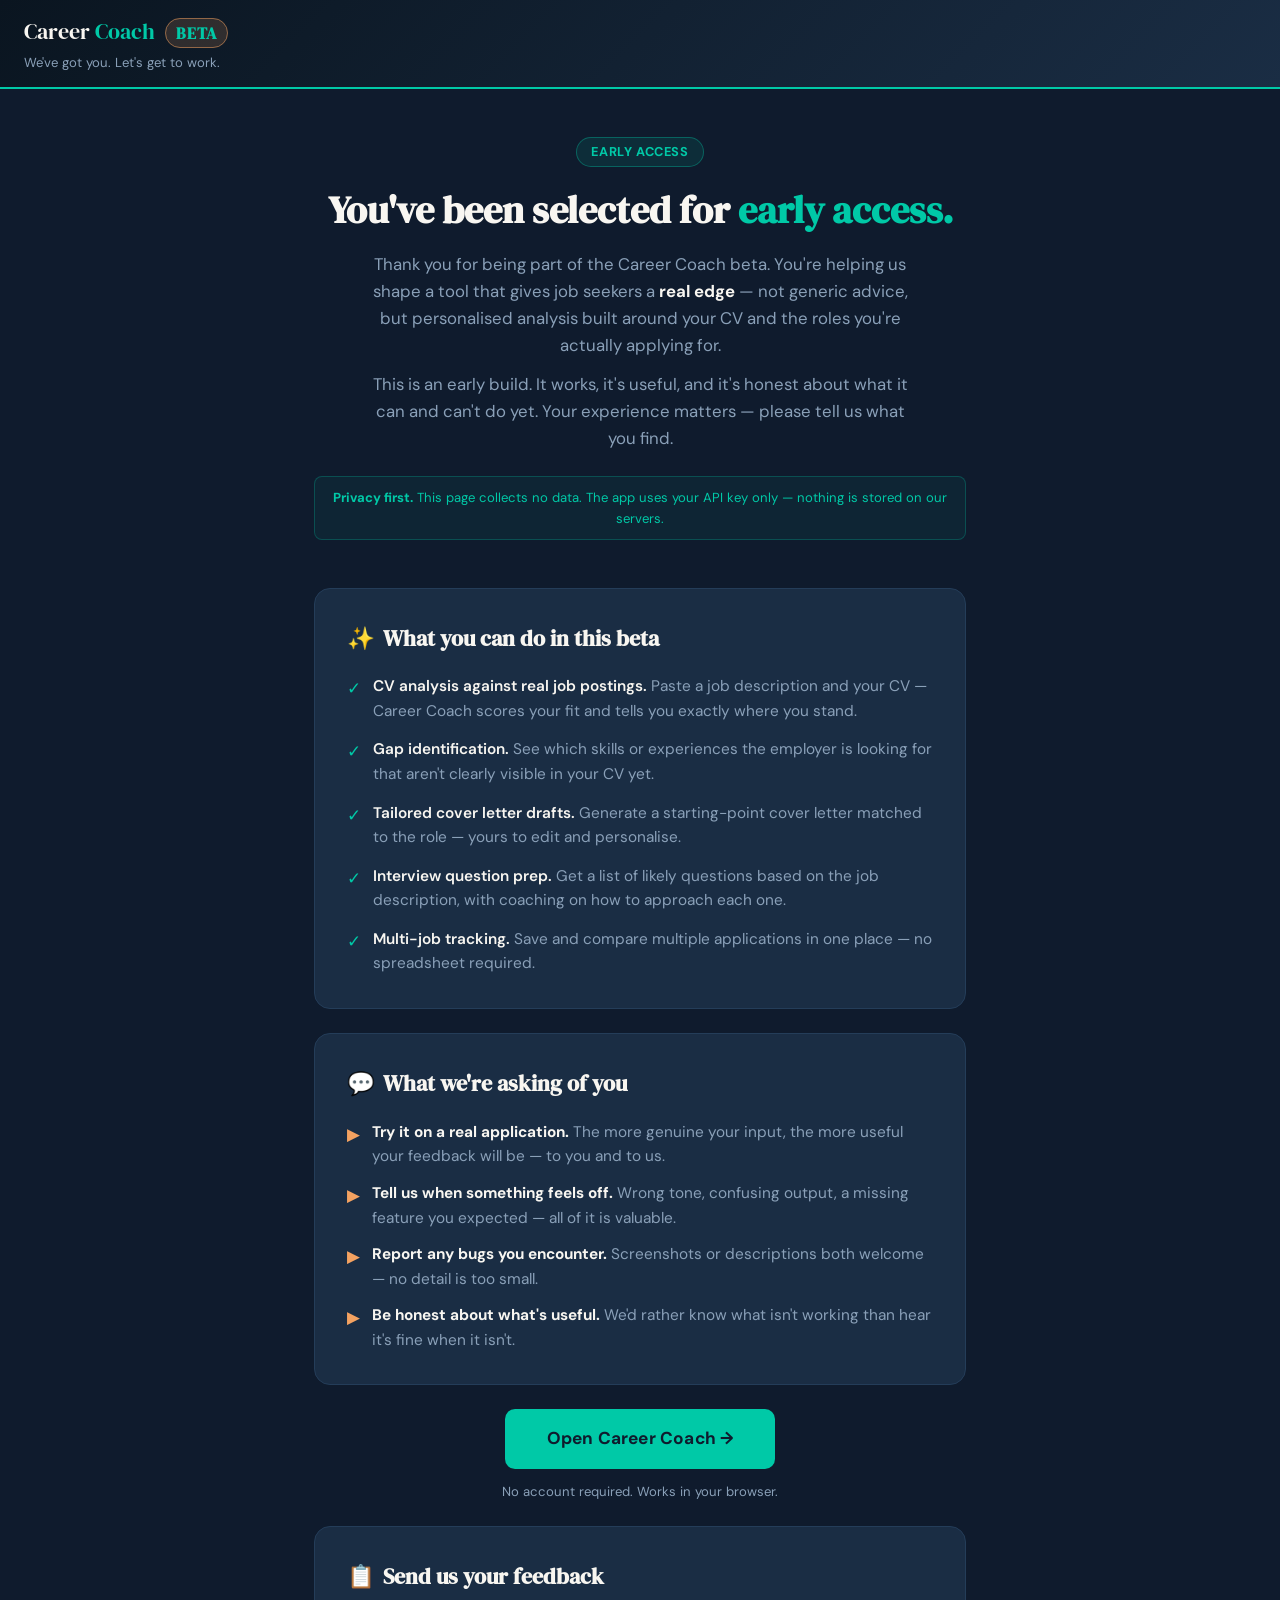
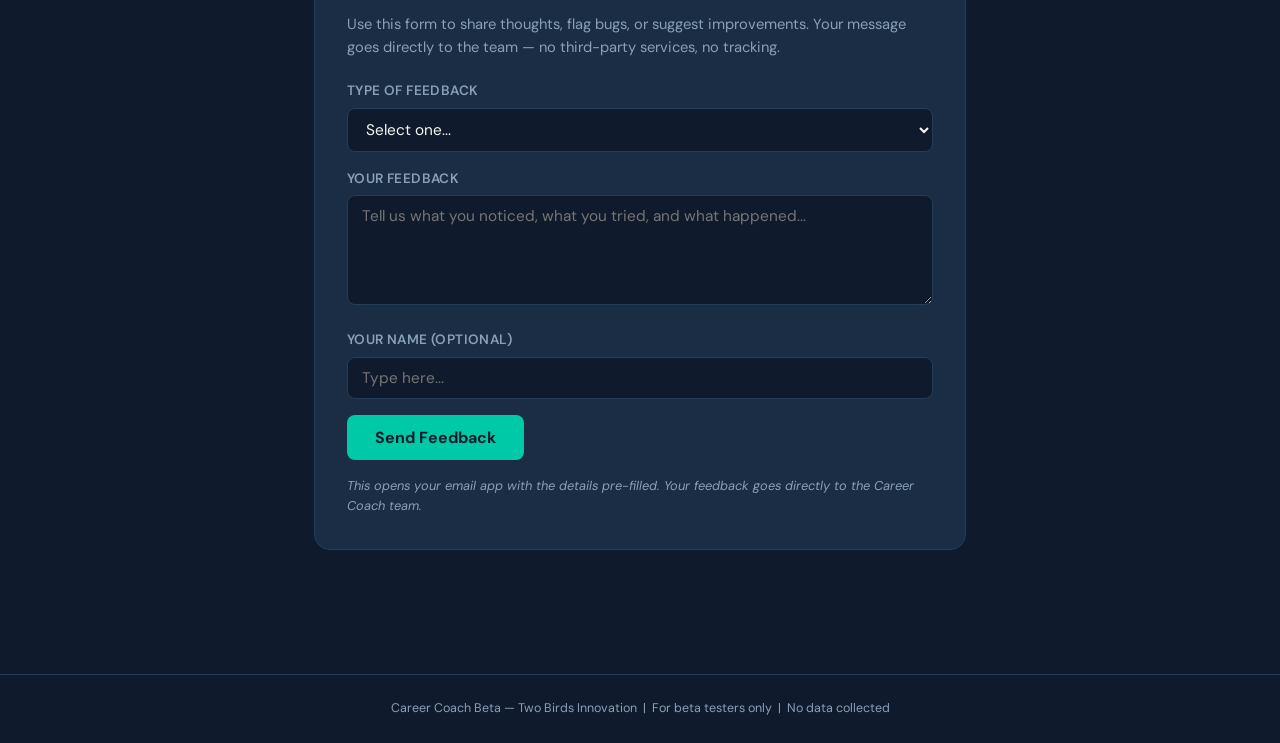
==== beta/index.html @ dd996d69 "feat: beta landing page — privacy-first, zero tracking Co-Authored-By: Claude Sonnet 4.6 <noreply@an" ====
<!DOCTYPE html>
<html lang="en">
<head>
  <meta charset="UTF-8">
  <meta name="viewport" content="width=device-width, initial-scale=1.0">
  <title>Career Coach Beta — Early Access</title>
  <meta name="robots" content="noindex, nofollow">
  <link rel="preconnect" href="https://fonts.googleapis.com">
  <link rel="preconnect" href="https://fonts.gstatic.com" crossorigin>
  <link href="https://fonts.googleapis.com/css2?family=DM+Serif+Display&family=DM+Sans:wght@400;500;600;700&display=swap" rel="stylesheet">
  <style>
    *, *::before, *::after { box-sizing: border-box; margin: 0; padding: 0; }

    :root {
      --navy:     #0F1B2D;
      --card:     #1A2D44;
      --border:   #243d59;
      --warm:     #F8F6F1;
      --teal:     #00C9A7;
      --teal-dim: #009e84;
      --amber:    #F4A261;
      --muted:    #8AA0B8;
      --green:    #2ECC71;
    }

    body {
      background: var(--navy);
      color: var(--warm);
      font-family: 'DM Sans', system-ui, sans-serif;
      min-height: 100vh;
      font-size: 1rem;
      line-height: 1.6;
    }

    /* ── Header ── */
    .app-header {
      background: linear-gradient(135deg, #0a1520, #1A2D44);
      border-bottom: 2px solid var(--teal);
      padding: 14px 24px;
      display: flex;
      align-items: center;
      justify-content: space-between;
    }
    .app-logo {
      font-family: 'DM Serif Display', serif;
      font-size: 1.4em;
      color: var(--warm);
    }
    .app-logo span { color: var(--teal); }
    .beta-pill {
      background: rgba(244, 162, 97, 0.15);
      border: 1px solid rgba(244, 162, 97, 0.5);
      color: var(--amber);
      font-size: 0.72em;
      font-weight: 700;
      letter-spacing: 0.8px;
      text-transform: uppercase;
      padding: 3px 10px;
      border-radius: 20px;
      margin-left: 10px;
      vertical-align: middle;
    }
    .app-tagline {
      color: var(--muted);
      font-size: 0.82em;
      margin-top: 2px;
    }

    /* ── Page wrapper ── */
    .page-wrap {
      max-width: 700px;
      margin: 0 auto;
      padding: 48px 24px 80px;
    }

    /* ── Hero ── */
    .hero {
      text-align: center;
      margin-bottom: 48px;
    }
    .hero-eyebrow {
      display: inline-block;
      background: rgba(0, 201, 167, 0.1);
      border: 1px solid rgba(0, 201, 167, 0.35);
      color: var(--teal);
      font-size: 0.8em;
      font-weight: 700;
      letter-spacing: 0.6px;
      text-transform: uppercase;
      padding: 4px 14px;
      border-radius: 20px;
      margin-bottom: 20px;
    }
    .hero h1 {
      font-family: 'DM Serif Display', serif;
      font-size: 2.4rem;
      color: var(--warm);
      line-height: 1.2;
      margin-bottom: 18px;
    }
    .hero h1 span { color: var(--teal); }
    .hero p {
      font-size: 1.05em;
      color: var(--muted);
      max-width: 540px;
      margin: 0 auto 12px;
    }
    .hero p strong { color: var(--warm); }

    /* ── Privacy notice ── */
    .privacy-bar {
      background: rgba(0, 201, 167, 0.06);
      border: 1px solid rgba(0, 201, 167, 0.25);
      border-radius: 8px;
      padding: 10px 16px;
      font-size: 0.82em;
      color: var(--teal);
      text-align: center;
      margin-top: 24px;
    }
    .privacy-bar strong { font-weight: 700; }

    /* ── Section cards ── */
    .section-card {
      background: var(--card);
      border: 1px solid var(--border);
      border-radius: 16px;
      padding: 32px;
      margin-bottom: 24px;
    }
    .section-card h2 {
      font-family: 'DM Serif Display', serif;
      font-size: 1.4rem;
      color: var(--warm);
      margin-bottom: 18px;
    }
    .section-card h2 .icon {
      margin-right: 8px;
      font-style: normal;
    }

    /* ── Feature list ── */
    .feature-list {
      list-style: none;
      display: flex;
      flex-direction: column;
      gap: 14px;
    }
    .feature-list li {
      display: flex;
      align-items: flex-start;
      gap: 12px;
      font-size: 0.96em;
      color: var(--warm);
    }
    .feature-list li .check {
      color: var(--teal);
      font-size: 1.1em;
      flex-shrink: 0;
      margin-top: 1px;
    }
    .feature-list li .feat-label {
      font-weight: 600;
      margin-right: 4px;
    }
    .feature-list li .feat-desc {
      color: var(--muted);
    }

    /* ── Ask list ── */
    .ask-list {
      list-style: none;
      display: flex;
      flex-direction: column;
      gap: 12px;
    }
    .ask-list li {
      display: flex;
      align-items: flex-start;
      gap: 12px;
      font-size: 0.96em;
      color: var(--muted);
    }
    .ask-list li .bullet {
      color: var(--amber);
      font-size: 1.1em;
      flex-shrink: 0;
      margin-top: 1px;
    }
    .ask-list li strong { color: var(--warm); }

    /* ── Launch button ── */
    .launch-wrap {
      text-align: center;
      margin-bottom: 24px;
    }
    .btn-launch {
      display: inline-block;
      background: var(--teal);
      color: #0F1B2D;
      font-family: 'DM Sans', system-ui, sans-serif;
      font-size: 1.08em;
      font-weight: 700;
      padding: 16px 42px;
      border-radius: 10px;
      text-decoration: none;
      border: none;
      cursor: pointer;
      transition: background 0.2s, transform 0.1s;
      letter-spacing: 0.2px;
    }
    .btn-launch:hover {
      background: var(--teal-dim);
      transform: translateY(-1px);
    }
    .launch-sub {
      margin-top: 12px;
      font-size: 0.82em;
      color: var(--muted);
    }

    /* ── Feedback form ── */
    .feedback-form {
      display: flex;
      flex-direction: column;
      gap: 16px;
    }
    .field-group label {
      display: block;
      font-size: 0.85em;
      font-weight: 600;
      color: var(--muted);
      text-transform: uppercase;
      letter-spacing: 0.4px;
      margin-bottom: 6px;
    }
    .field-group input,
    .field-group select,
    .field-group textarea {
      width: 100%;
      padding: 10px 14px;
      background: #0F1B2D;
      border: 1px solid var(--border);
      border-radius: 8px;
      color: var(--warm);
      font-family: 'DM Sans', system-ui, sans-serif;
      font-size: 0.96em;
      outline: none;
      transition: border-color 0.2s;
    }
    .field-group input:focus,
    .field-group select:focus,
    .field-group textarea:focus { border-color: var(--teal); }
    .field-group select option { background: var(--card); }
    .field-group textarea { resize: vertical; min-height: 110px; }

    .btn-submit {
      background: var(--teal);
      color: #0F1B2D;
      border: none;
      padding: 12px 28px;
      border-radius: 8px;
      font-family: 'DM Sans', system-ui, sans-serif;
      font-weight: 700;
      font-size: 1em;
      cursor: pointer;
      transition: background 0.2s;
      align-self: flex-start;
    }
    .btn-submit:hover { background: var(--teal-dim); }

    .form-note {
      font-size: 0.8em;
      color: var(--muted);
      font-style: italic;
    }

    /* ── Footer ── */
    .app-footer {
      text-align: center;
      padding: 24px;
      color: var(--muted);
      font-size: 0.78em;
      border-top: 1px solid var(--border);
      margin-top: 20px;
    }

    /* ── Responsive ── */
    @media (max-width: 600px) {
      .hero h1 { font-size: 1.75rem; }
      .page-wrap { padding: 32px 16px 60px; }
      .section-card { padding: 24px 18px; }
      .btn-launch { padding: 14px 28px; font-size: 1em; }
      .app-header { padding: 12px 16px; }
      .app-logo { font-size: 1.15em; }
    }
  </style>
</head>
<body>

  <!-- Header -->
  <header class="app-header">
    <div>
      <div class="app-logo">Career <span>Coach</span><span class="beta-pill">Beta</span></div>
      <div class="app-tagline">We've got you. Let's get to work.</div>
    </div>
  </header>

  <main class="page-wrap">

    <!-- Hero -->
    <section class="hero">
      <div class="hero-eyebrow">Early Access</div>
      <h1>You've been selected for <span>early access.</span></h1>
      <p>
        Thank you for being part of the Career Coach beta.
        You're helping us shape a tool that gives job seekers a <strong>real edge</strong> —
        not generic advice, but personalised analysis built around your CV and the roles you're actually applying for.
      </p>
      <p>
        This is an early build. It works, it's useful, and it's honest about what it can and can't do yet.
        Your experience matters — please tell us what you find.
      </p>
      <div class="privacy-bar">
        <strong>Privacy first.</strong> This page collects no data.
        The app uses your API key only — nothing is stored on our servers.
      </div>
    </section>

    <!-- What you can do -->
    <section class="section-card">
      <h2><i class="icon">&#10024;</i>What you can do in this beta</h2>
      <ul class="feature-list">
        <li>
          <span class="check">&#10003;</span>
          <span><span class="feat-label">CV analysis against real job postings.</span><span class="feat-desc">Paste a job description and your CV — Career Coach scores your fit and tells you exactly where you stand.</span></span>
        </li>
        <li>
          <span class="check">&#10003;</span>
          <span><span class="feat-label">Gap identification.</span><span class="feat-desc">See which skills or experiences the employer is looking for that aren't clearly visible in your CV yet.</span></span>
        </li>
        <li>
          <span class="check">&#10003;</span>
          <span><span class="feat-label">Tailored cover letter drafts.</span><span class="feat-desc">Generate a starting-point cover letter matched to the role — yours to edit and personalise.</span></span>
        </li>
        <li>
          <span class="check">&#10003;</span>
          <span><span class="feat-label">Interview question prep.</span><span class="feat-desc">Get a list of likely questions based on the job description, with coaching on how to approach each one.</span></span>
        </li>
        <li>
          <span class="check">&#10003;</span>
          <span><span class="feat-label">Multi-job tracking.</span><span class="feat-desc">Save and compare multiple applications in one place — no spreadsheet required.</span></span>
        </li>
      </ul>
    </section>

    <!-- What we're asking -->
    <section class="section-card">
      <h2><i class="icon">&#128172;</i>What we're asking of you</h2>
      <ul class="ask-list">
        <li>
          <span class="bullet">&#9654;</span>
          <span><strong>Try it on a real application.</strong> The more genuine your input, the more useful your feedback will be — to you and to us.</span>
        </li>
        <li>
          <span class="bullet">&#9654;</span>
          <span><strong>Tell us when something feels off.</strong> Wrong tone, confusing output, a missing feature you expected — all of it is valuable.</span>
        </li>
        <li>
          <span class="bullet">&#9654;</span>
          <span><strong>Report any bugs you encounter.</strong> Screenshots or descriptions both welcome — no detail is too small.</span>
        </li>
        <li>
          <span class="bullet">&#9654;</span>
          <span><strong>Be honest about what's useful.</strong> We'd rather know what isn't working than hear it's fine when it isn't.</span>
        </li>
      </ul>
    </section>

    <!-- Launch button -->
    <div class="launch-wrap">
      <a class="btn-launch" href="../index.html">Open Career Coach &rarr;</a>
      <p class="launch-sub">No account required. Works in your browser.</p>
    </div>

    <!-- Feedback form -->
    <section class="section-card">
      <h2><i class="icon">&#128203;</i>Send us your feedback</h2>
      <p style="color: var(--muted); font-size: 0.92em; margin-bottom: 20px;">
        Use this form to share thoughts, flag bugs, or suggest improvements.
        Your message goes directly to the team — no third-party services, no tracking.
      </p>
      <form class="feedback-form" id="feedback-form">
        <div class="field-group">
          <label for="feedback-type">Type of feedback</label>
          <select id="feedback-type" name="feedback-type" required>
            <option value="" disabled selected>Select one...</option>
            <option value="bug">Bug report</option>
            <option value="suggestion">Suggestion or feature request</option>
            <option value="general">General feedback</option>
            <option value="confusing">Something was confusing</option>
            <option value="positive">Something that worked really well</option>
          </select>
        </div>
        <div class="field-group">
          <label for="feedback-body">Your feedback</label>
          <textarea id="feedback-body" name="feedback-body" placeholder="Tell us what you noticed, what you tried, and what happened..." required></textarea>
        </div>
        <div class="field-group">
          <label for="feedback-name">Your name (optional)</label>
          <input type="text" id="feedback-name" name="feedback-name" placeholder="Type here...">
        </div>
        <button type="submit" class="btn-submit">Send Feedback</button>
        <p class="form-note">This opens your email app with the details pre-filled. Your feedback goes directly to the Career Coach team.</p>
      </form>
    </section>

  </main>

  <!-- Footer -->
  <footer class="app-footer">
    Career Coach Beta &mdash; Two Birds Innovation &nbsp;|&nbsp; For beta testers only &nbsp;|&nbsp; No data collected
  </footer>

  <script>
    // Zero tracking — no analytics, no beacons, no external calls.
    // Feedback form uses mailto only.

    document.getElementById('feedback-form').addEventListener('submit', function (e) {
      e.preventDefault();

      var type = document.getElementById('feedback-type').value;
      var body = document.getElementById('feedback-body').value;
      var name = document.getElementById('feedback-name').value.trim();

      var typeLabels = {
        bug: 'Bug Report',
        suggestion: 'Suggestion / Feature Request',
        general: 'General Feedback',
        confusing: 'Something Was Confusing',
        positive: 'Something That Worked Well'
      };

      var subject = 'Career Coach Beta Feedback: ' + (typeLabels[type] || type);

      var emailBody = 'Feedback type: ' + (typeLabels[type] || type) + '\n\n'
        + body
        + (name ? '\n\n— ' + name : '\n\n— (submitted anonymously)');

      var mailto = 'mailto:aaron.patzalek@gmail.com'
        + '?subject=' + encodeURIComponent(subject)
        + '&body=' + encodeURIComponent(emailBody);

      window.location.href = mailto;
    });
  </script>

</body>
</html>
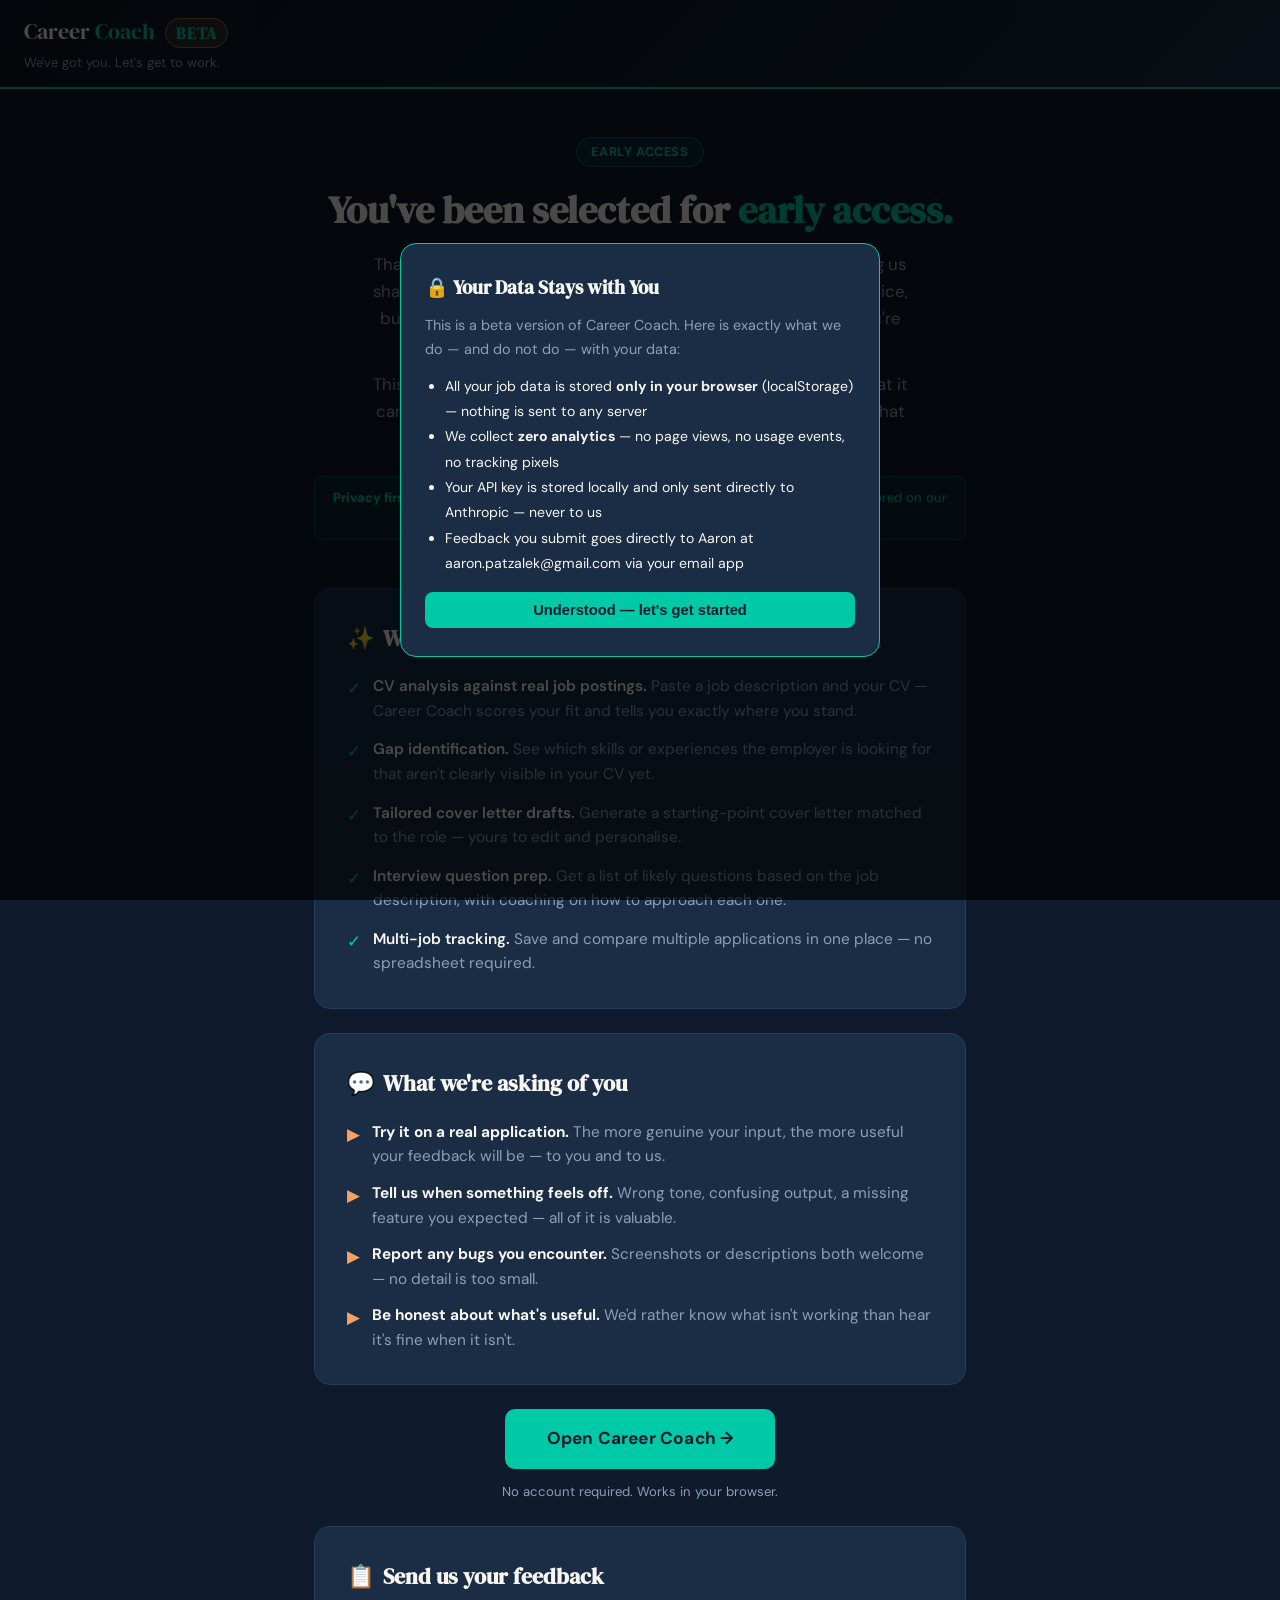
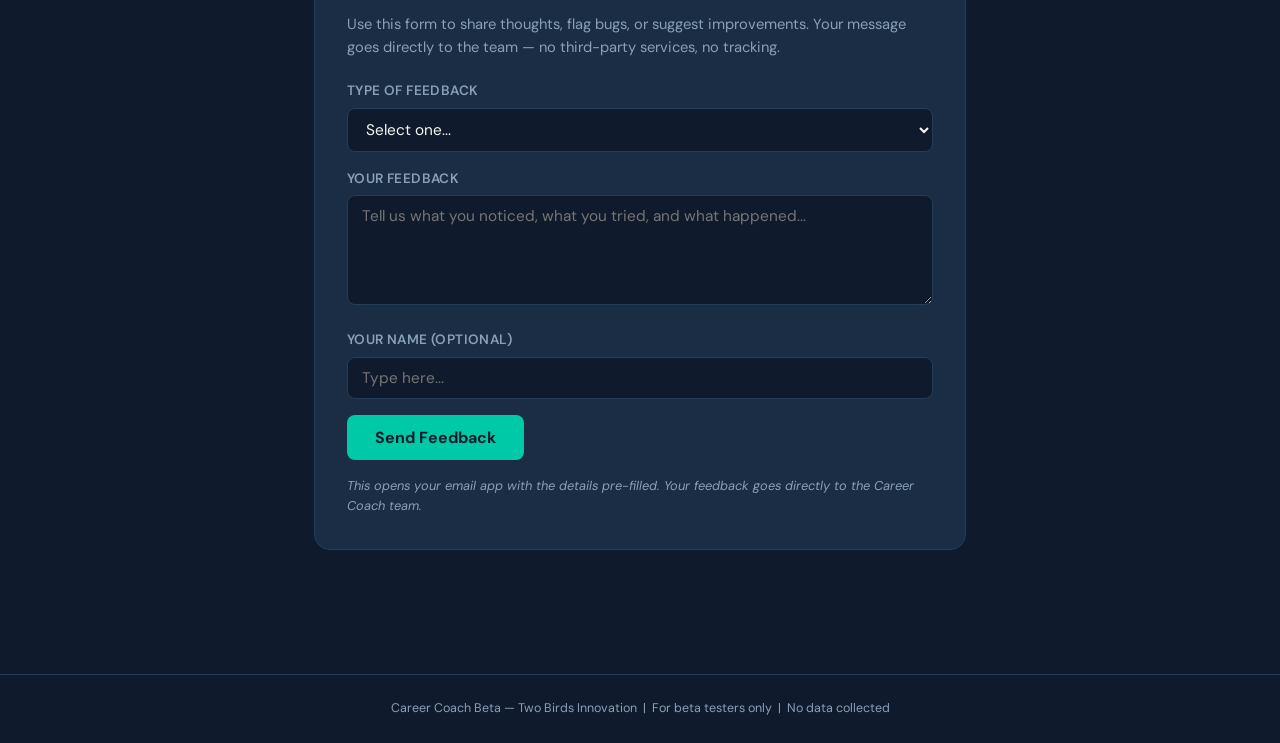
==== commit af8c913c: "fix: career coach stability — error handling confirmed, loading states confirmed, beta privacy modal" ====
--- a/beta/index.html
+++ b/beta/index.html
@@ -297,6 +297,21 @@
   </style>
 </head>
 <body>
+
+  <!-- Privacy Modal (first-visit only) -->
+  <div id="privacyModal" role="dialog" aria-modal="true" aria-labelledby="privacyModalTitle" style="display:none;position:fixed;inset:0;background:rgba(0,0,0,0.7);z-index:9999;display:flex;align-items:center;justify-content:center;padding:16px;">
+    <div style="background:#1A2D44;border:1px solid #00C9A7;border-radius:16px;max-width:480px;width:100%;padding:28px 24px;">
+      <h2 id="privacyModalTitle" style="font-family:'DM Serif Display',serif;color:#F8F6F1;font-size:1.2rem;margin-bottom:12px;">🔒 Your Data Stays with You</h2>
+      <p style="color:#8AA0B8;font-size:0.9em;line-height:1.65;margin-bottom:12px;">This is a beta version of Career Coach. Here is exactly what we do — and do not do — with your data:</p>
+      <ul style="color:#F8F6F1;font-size:0.88em;line-height:1.8;padding-left:1.25rem;margin-bottom:16px;">
+        <li>All your job data is stored <strong>only in your browser</strong> (localStorage) — nothing is sent to any server</li>
+        <li>We collect <strong>zero analytics</strong> — no page views, no usage events, no tracking pixels</li>
+        <li>Your API key is stored locally and only sent directly to Anthropic — never to us</li>
+        <li>Feedback you submit goes directly to Aaron at aaron.patzalek@gmail.com via your email app</li>
+      </ul>
+      <button onclick="document.getElementById('privacyModal').style.display='none';localStorage.setItem('cc_beta_privacy','1');" style="background:#00C9A7;color:#0F1B2D;border:none;border-radius:8px;padding:10px 22px;font-size:0.92em;font-weight:700;cursor:pointer;width:100%;">Understood — let's get started</button>
+    </div>
+  </div>
 
   <!-- Header -->
   <header class="app-header">
@@ -453,6 +468,13 @@
 
       window.location.href = mailto;
     });
+
+    // Show privacy modal on first visit
+    if (!localStorage.getItem('cc_beta_privacy')) {
+      document.getElementById('privacyModal').style.display = 'flex';
+    } else {
+      document.getElementById('privacyModal').style.display = 'none';
+    }
   </script>
 
 </body>
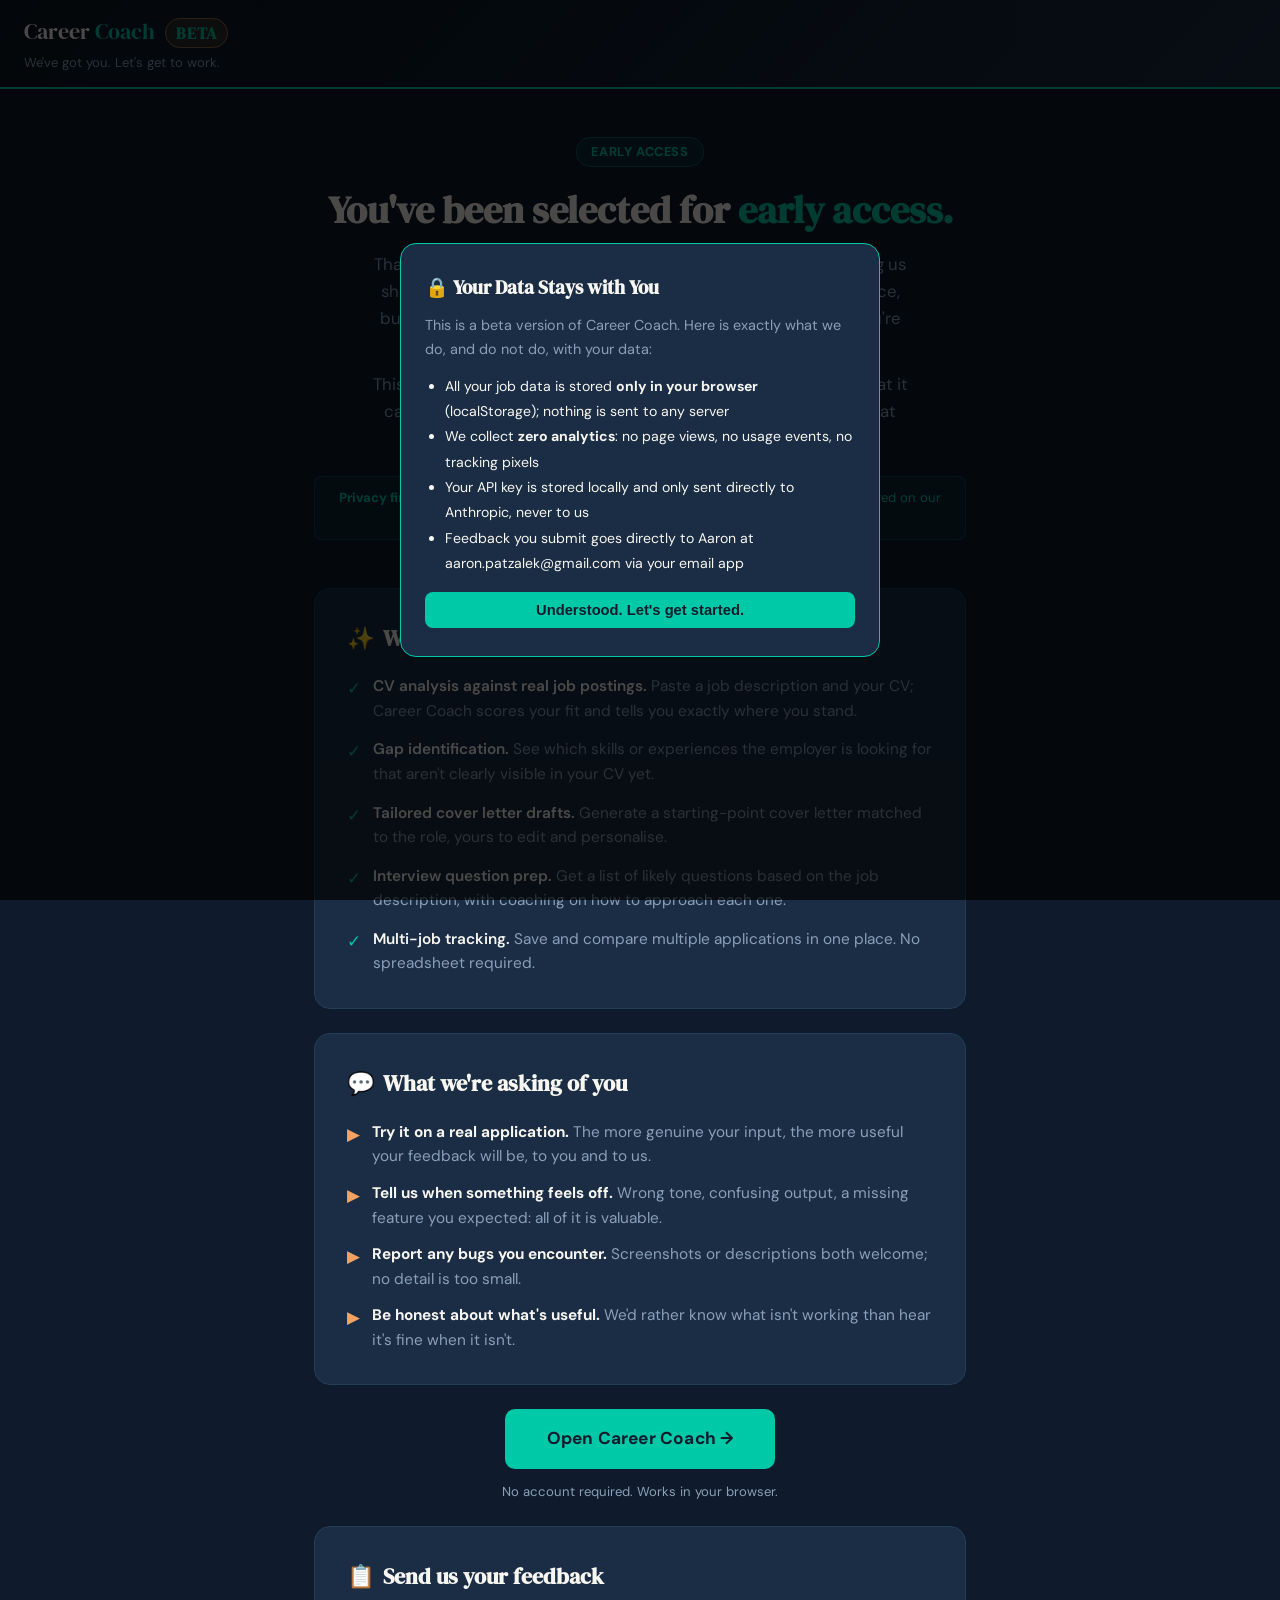
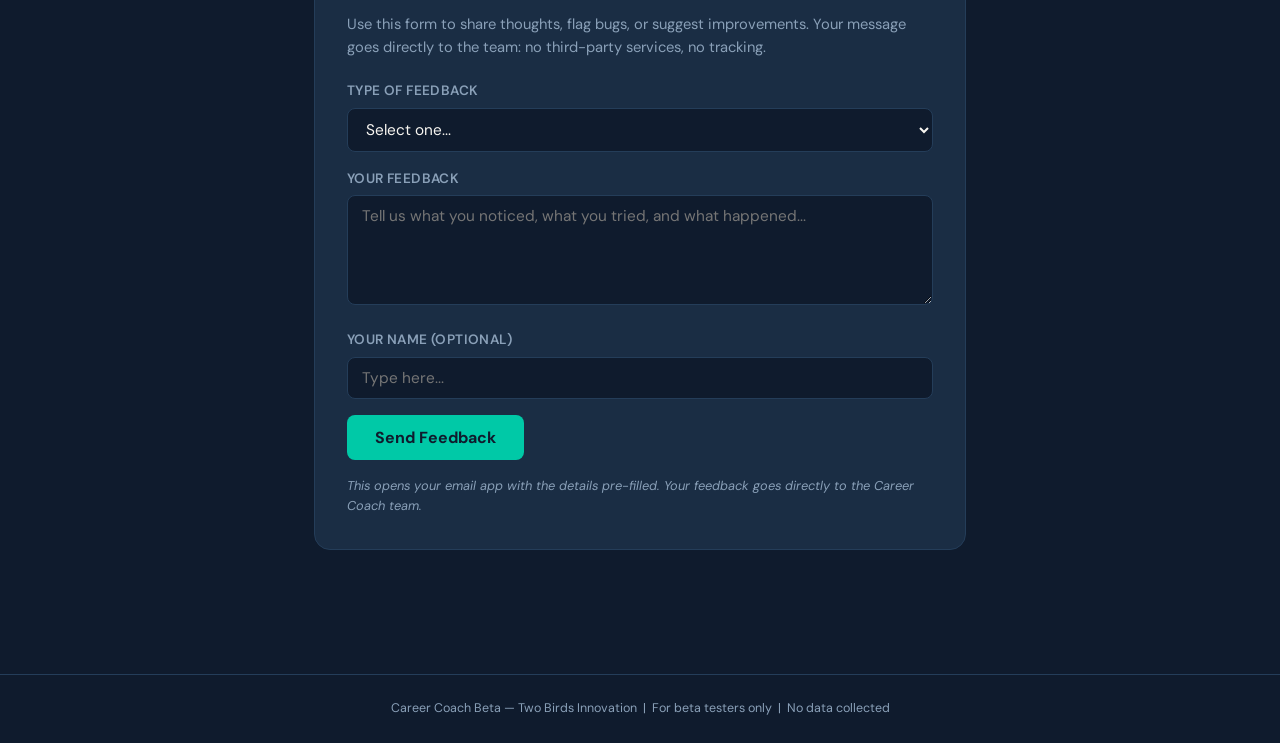
==== commit 3be5c76f: "fix(copy): eliminate em dashes from beta/index.html UI copy Co-Authored-By: Claude Sonnet 4.6 <norep" ====
--- a/beta/index.html
+++ b/beta/index.html
@@ -5,8 +5,6 @@
   <meta name="viewport" content="width=device-width, initial-scale=1.0">
   <title>Career Coach Beta — Early Access</title>
   <meta name="robots" content="noindex, nofollow">
-  <link rel="preconnect" href="https://fonts.googleapis.com">
-  <link rel="preconnect" href="https://fonts.gstatic.com" crossorigin>
   <link href="https://fonts.googleapis.com/css2?family=DM+Serif+Display&family=DM+Sans:wght@400;500;600;700&display=swap" rel="stylesheet">
   <style>
     *, *::before, *::after { box-sizing: border-box; margin: 0; padding: 0; }
@@ -302,14 +300,14 @@
   <div id="privacyModal" role="dialog" aria-modal="true" aria-labelledby="privacyModalTitle" style="display:none;position:fixed;inset:0;background:rgba(0,0,0,0.7);z-index:9999;display:flex;align-items:center;justify-content:center;padding:16px;">
     <div style="background:#1A2D44;border:1px solid #00C9A7;border-radius:16px;max-width:480px;width:100%;padding:28px 24px;">
       <h2 id="privacyModalTitle" style="font-family:'DM Serif Display',serif;color:#F8F6F1;font-size:1.2rem;margin-bottom:12px;">🔒 Your Data Stays with You</h2>
-      <p style="color:#8AA0B8;font-size:0.9em;line-height:1.65;margin-bottom:12px;">This is a beta version of Career Coach. Here is exactly what we do — and do not do — with your data:</p>
+      <p style="color:#8AA0B8;font-size:0.9em;line-height:1.65;margin-bottom:12px;">This is a beta version of Career Coach. Here is exactly what we do, and do not do, with your data:</p>
       <ul style="color:#F8F6F1;font-size:0.88em;line-height:1.8;padding-left:1.25rem;margin-bottom:16px;">
-        <li>All your job data is stored <strong>only in your browser</strong> (localStorage) — nothing is sent to any server</li>
-        <li>We collect <strong>zero analytics</strong> — no page views, no usage events, no tracking pixels</li>
-        <li>Your API key is stored locally and only sent directly to Anthropic — never to us</li>
+        <li>All your job data is stored <strong>only in your browser</strong> (localStorage); nothing is sent to any server</li>
+        <li>We collect <strong>zero analytics</strong>: no page views, no usage events, no tracking pixels</li>
+        <li>Your API key is stored locally and only sent directly to Anthropic, never to us</li>
         <li>Feedback you submit goes directly to Aaron at aaron.patzalek@gmail.com via your email app</li>
       </ul>
-      <button onclick="document.getElementById('privacyModal').style.display='none';localStorage.setItem('cc_beta_privacy','1');" style="background:#00C9A7;color:#0F1B2D;border:none;border-radius:8px;padding:10px 22px;font-size:0.92em;font-weight:700;cursor:pointer;width:100%;">Understood — let's get started</button>
+      <button onclick="document.getElementById('privacyModal').style.display='none';localStorage.setItem('cc_beta_privacy','1');" style="background:#00C9A7;color:#0F1B2D;border:none;border-radius:8px;padding:10px 22px;font-size:0.92em;font-weight:700;cursor:pointer;width:100%;">Understood. Let's get started.</button>
     </div>
   </div>
 
@@ -329,16 +327,16 @@
       <h1>You've been selected for <span>early access.</span></h1>
       <p>
         Thank you for being part of the Career Coach beta.
-        You're helping us shape a tool that gives job seekers a <strong>real edge</strong> —
+        You're helping us shape a tool that gives job seekers a <strong>real edge</strong>:
         not generic advice, but personalised analysis built around your CV and the roles you're actually applying for.
       </p>
       <p>
         This is an early build. It works, it's useful, and it's honest about what it can and can't do yet.
-        Your experience matters — please tell us what you find.
+        Your experience matters. Please tell us what you find.
       </p>
       <div class="privacy-bar">
         <strong>Privacy first.</strong> This page collects no data.
-        The app uses your API key only — nothing is stored on our servers.
+        The app uses your API key only; nothing is stored on our servers.
       </div>
     </section>
 
@@ -348,7 +346,7 @@
       <ul class="feature-list">
         <li>
           <span class="check">&#10003;</span>
-          <span><span class="feat-label">CV analysis against real job postings.</span><span class="feat-desc">Paste a job description and your CV — Career Coach scores your fit and tells you exactly where you stand.</span></span>
+          <span><span class="feat-label">CV analysis against real job postings.</span><span class="feat-desc">Paste a job description and your CV; Career Coach scores your fit and tells you exactly where you stand.</span></span>
         </li>
         <li>
           <span class="check">&#10003;</span>
@@ -356,7 +354,7 @@
         </li>
         <li>
           <span class="check">&#10003;</span>
-          <span><span class="feat-label">Tailored cover letter drafts.</span><span class="feat-desc">Generate a starting-point cover letter matched to the role — yours to edit and personalise.</span></span>
+          <span><span class="feat-label">Tailored cover letter drafts.</span><span class="feat-desc">Generate a starting-point cover letter matched to the role, yours to edit and personalise.</span></span>
         </li>
         <li>
           <span class="check">&#10003;</span>
@@ -364,7 +362,7 @@
         </li>
         <li>
           <span class="check">&#10003;</span>
-          <span><span class="feat-label">Multi-job tracking.</span><span class="feat-desc">Save and compare multiple applications in one place — no spreadsheet required.</span></span>
+          <span><span class="feat-label">Multi-job tracking.</span><span class="feat-desc">Save and compare multiple applications in one place. No spreadsheet required.</span></span>
         </li>
       </ul>
     </section>
@@ -375,15 +373,15 @@
       <ul class="ask-list">
         <li>
           <span class="bullet">&#9654;</span>
-          <span><strong>Try it on a real application.</strong> The more genuine your input, the more useful your feedback will be — to you and to us.</span>
+          <span><strong>Try it on a real application.</strong> The more genuine your input, the more useful your feedback will be, to you and to us.</span>
         </li>
         <li>
           <span class="bullet">&#9654;</span>
-          <span><strong>Tell us when something feels off.</strong> Wrong tone, confusing output, a missing feature you expected — all of it is valuable.</span>
+          <span><strong>Tell us when something feels off.</strong> Wrong tone, confusing output, a missing feature you expected: all of it is valuable.</span>
         </li>
         <li>
           <span class="bullet">&#9654;</span>
-          <span><strong>Report any bugs you encounter.</strong> Screenshots or descriptions both welcome — no detail is too small.</span>
+          <span><strong>Report any bugs you encounter.</strong> Screenshots or descriptions both welcome; no detail is too small.</span>
         </li>
         <li>
           <span class="bullet">&#9654;</span>
@@ -403,7 +401,7 @@
       <h2><i class="icon">&#128203;</i>Send us your feedback</h2>
       <p style="color: var(--muted); font-size: 0.92em; margin-bottom: 20px;">
         Use this form to share thoughts, flag bugs, or suggest improvements.
-        Your message goes directly to the team — no third-party services, no tracking.
+        Your message goes directly to the team: no third-party services, no tracking.
       </p>
       <form class="feedback-form" id="feedback-form">
         <div class="field-group">
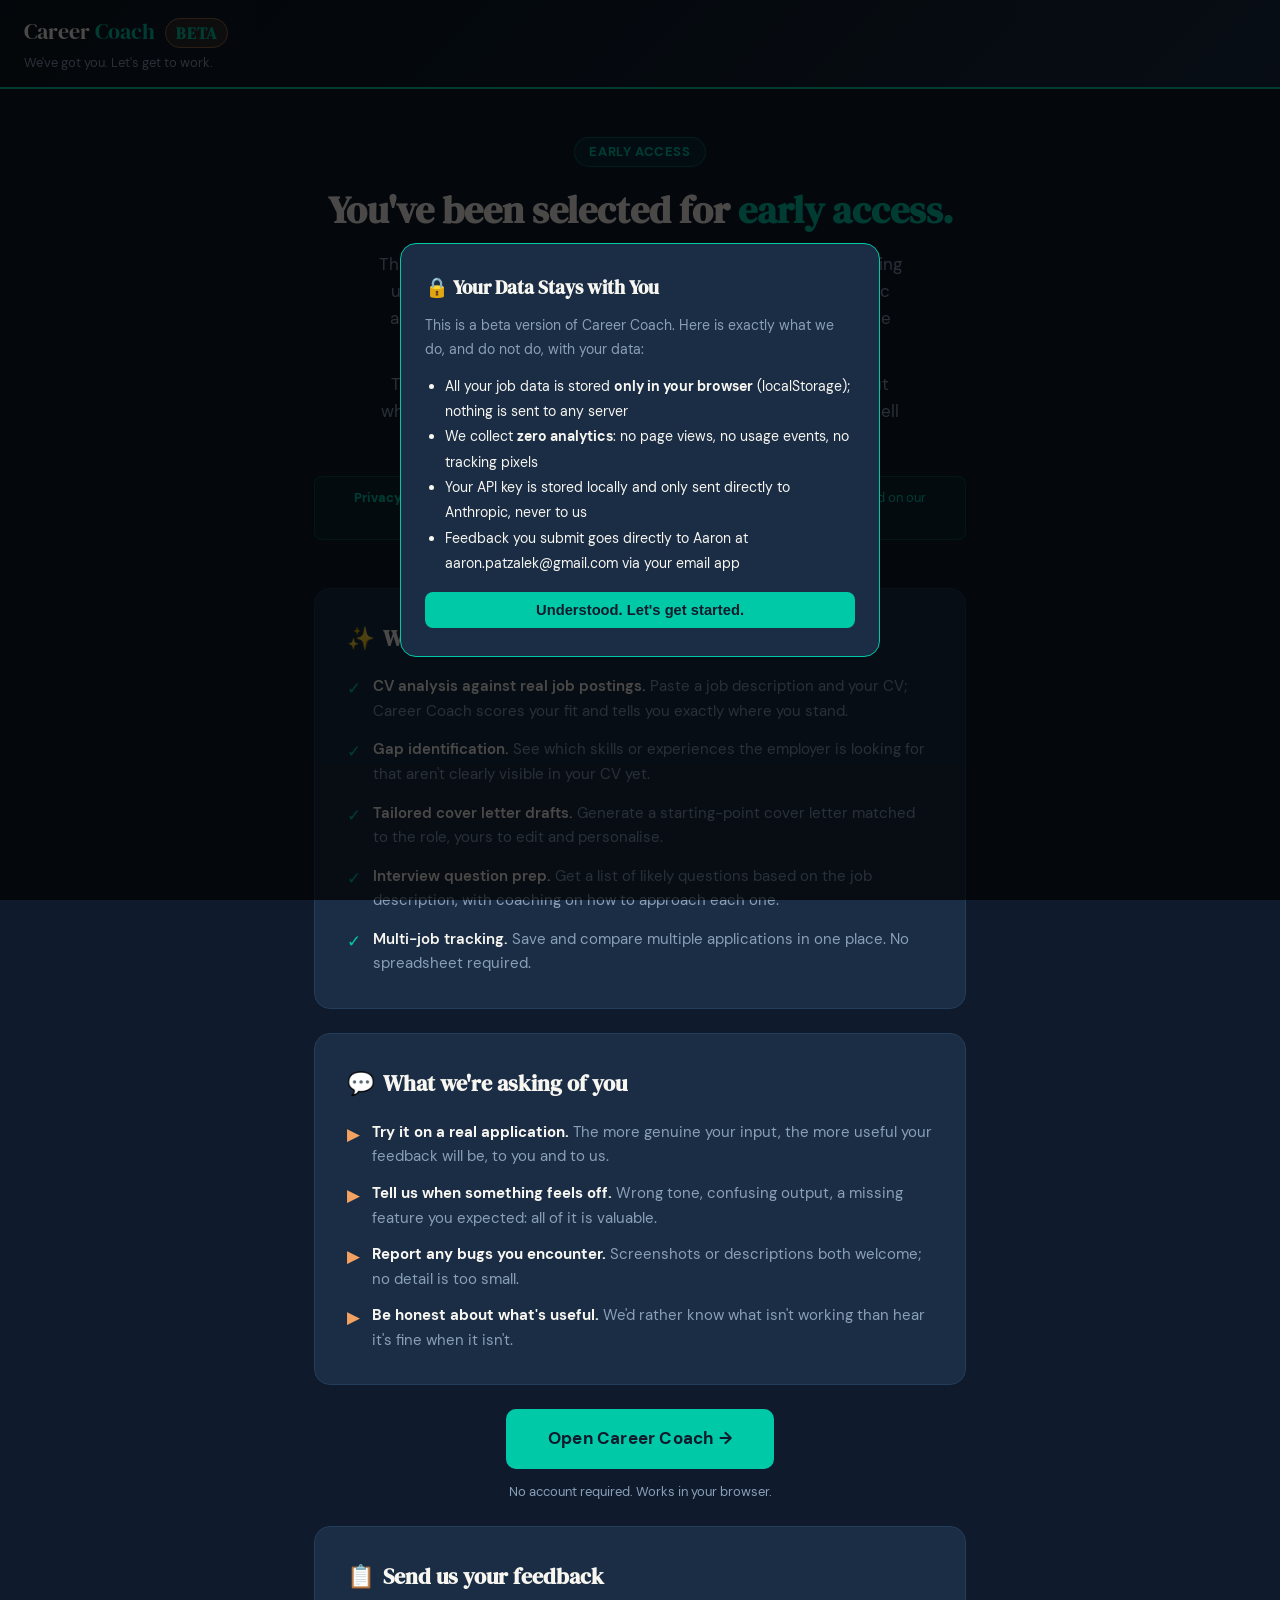
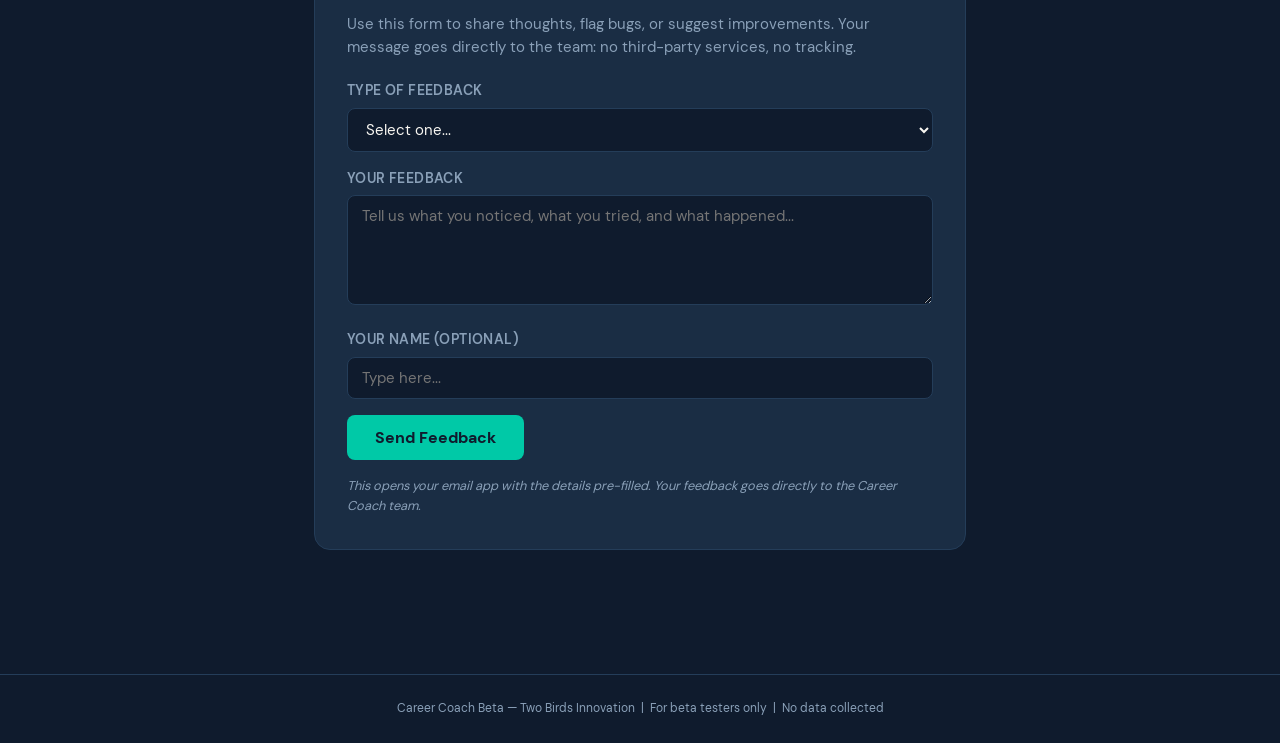
==== commit 8ee06869: "fix(sovereignty): S-PORTFOLIO-CDN-SWEEP-2 -- self-host fonts in beta page, eliminate Google Fonts CD" ====
--- a/beta/index.html
+++ b/beta/index.html
@@ -5,7 +5,8 @@
   <meta name="viewport" content="width=device-width, initial-scale=1.0">
   <title>Career Coach Beta — Early Access</title>
   <meta name="robots" content="noindex, nofollow">
-  <link href="https://fonts.googleapis.com/css2?family=DM+Serif+Display&family=DM+Sans:wght@400;500;600;700&display=swap" rel="stylesheet">
+  <link rel="stylesheet" href="../fonts/dm-sans/dm-sans.css">
+  <link rel="stylesheet" href="../fonts/dm-serif-display/dm-serif-display.css">
   <style>
     *, *::before, *::after { box-sizing: border-box; margin: 0; padding: 0; }
 
--- a/fonts/dm-sans/dm-sans.css
+++ b/fonts/dm-sans/dm-sans.css
@@ -0,0 +1,31 @@
+/* DM Sans — self-hosted from googlefonts/dm-fonts (SIL OFL 1.1).
+   4 weights (400/500/600/700) matching the original Google Fonts import.
+   See OFL.txt for licence. */
+@font-face {
+  font-family: 'DM Sans';
+  font-style: normal;
+  font-weight: 400;
+  font-display: swap;
+  src: url('DMSans-Regular.woff2') format('woff2');
+}
+@font-face {
+  font-family: 'DM Sans';
+  font-style: normal;
+  font-weight: 500;
+  font-display: swap;
+  src: url('DMSans-Medium.woff2') format('woff2');
+}
+@font-face {
+  font-family: 'DM Sans';
+  font-style: normal;
+  font-weight: 600;
+  font-display: swap;
+  src: url('DMSans-SemiBold.woff2') format('woff2');
+}
+@font-face {
+  font-family: 'DM Sans';
+  font-style: normal;
+  font-weight: 700;
+  font-display: swap;
+  src: url('DMSans-Bold.woff2') format('woff2');
+}
--- a/fonts/dm-serif-display/dm-serif-display.css
+++ b/fonts/dm-serif-display/dm-serif-display.css
@@ -0,0 +1,11 @@
+/* DM Serif Display — self-hosted (SIL OFL 1.1).
+   Regular weight only (matches the original Google Fonts import).
+   woff2 sourced via Fontsource CDN; licence from googlefonts/dm-fonts repo.
+   See OFL.txt for licence. */
+@font-face {
+  font-family: 'DM Serif Display';
+  font-style: normal;
+  font-weight: 400;
+  font-display: swap;
+  src: url('DMSerifDisplay-Regular.woff2') format('woff2');
+}
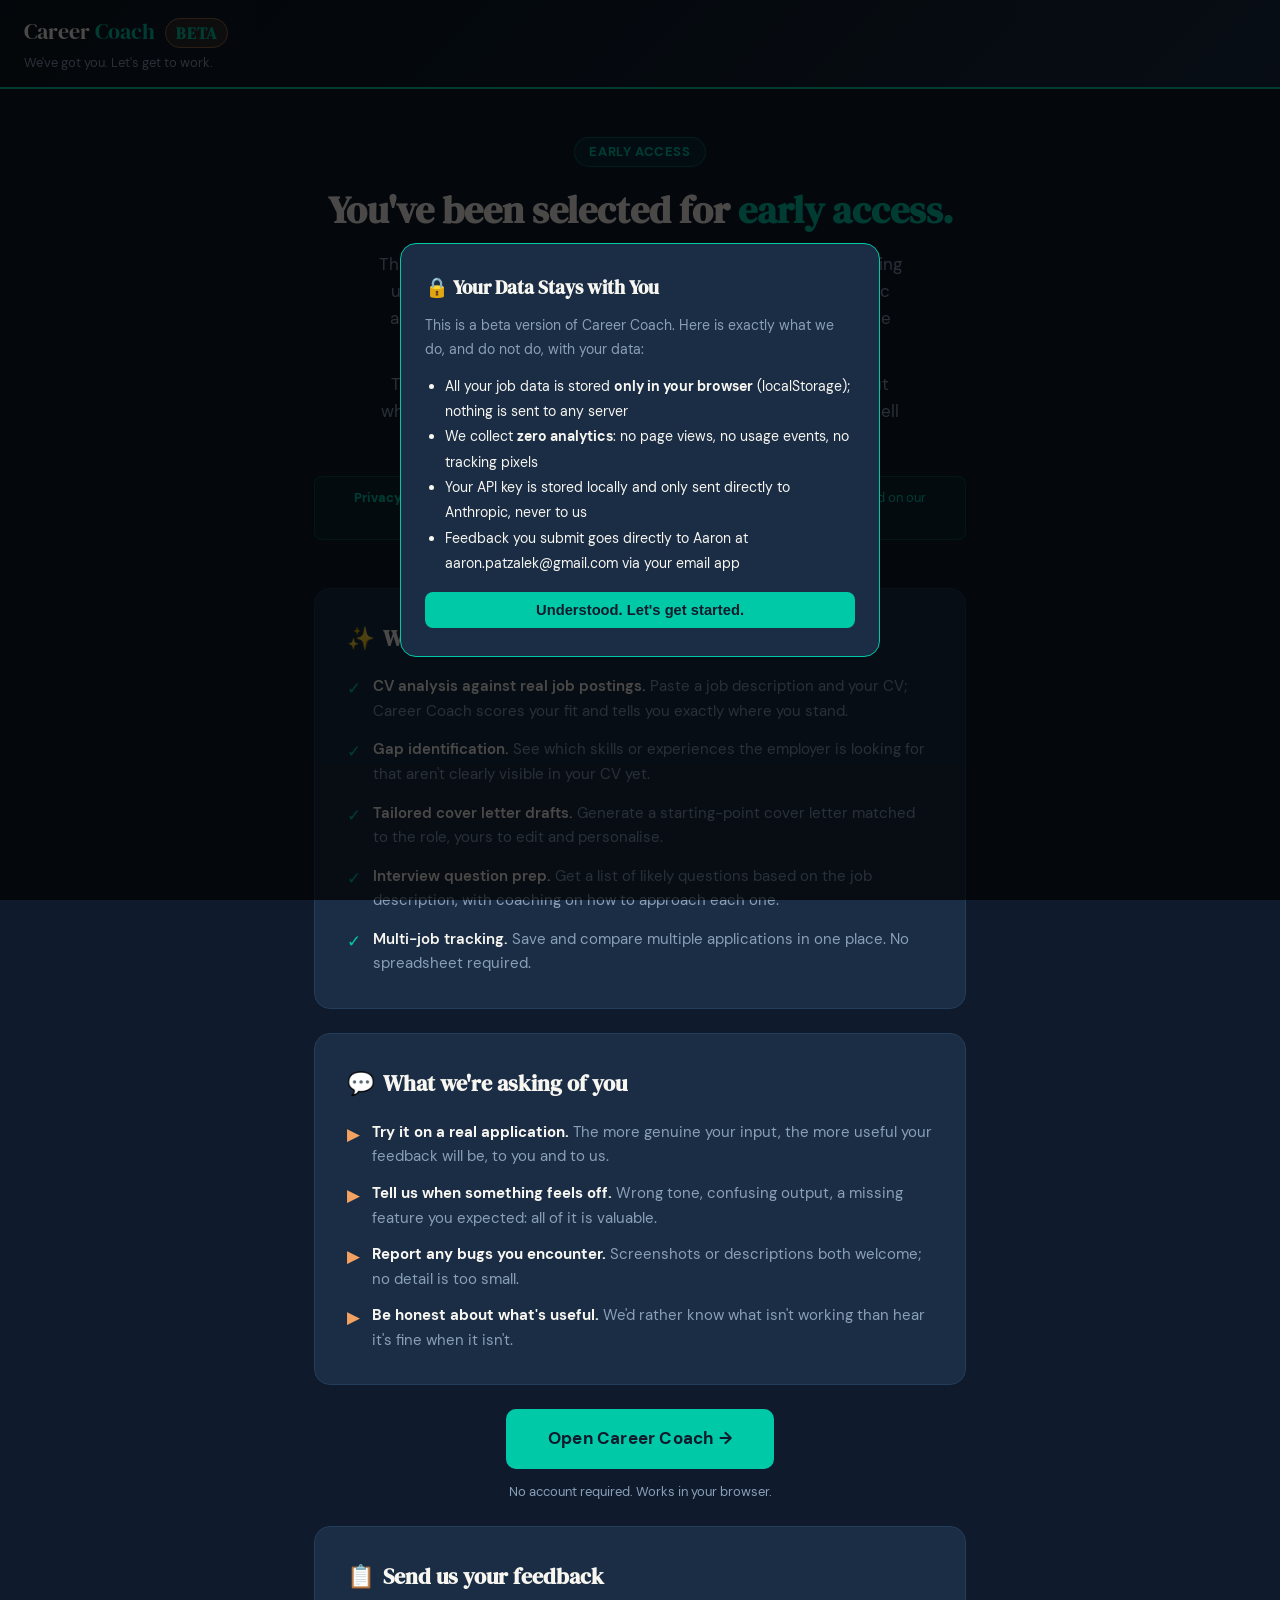
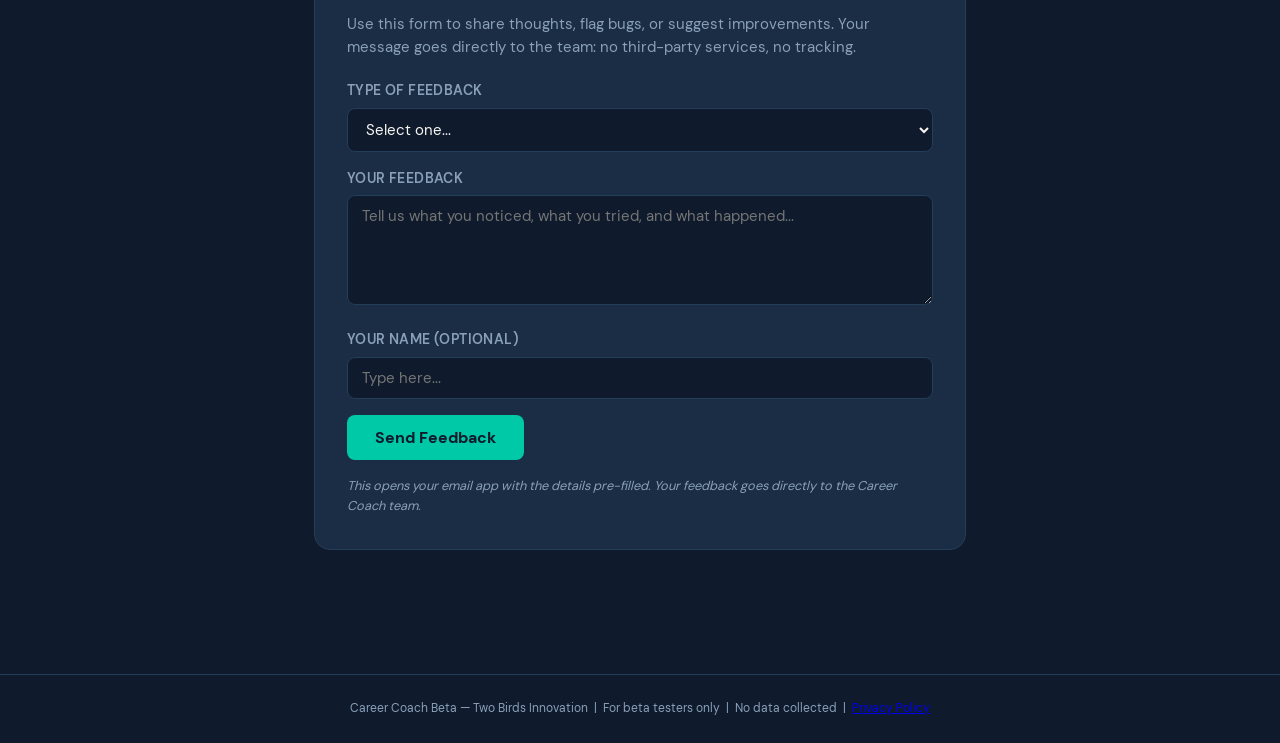
==== commit a36231a5: "fix(sovereignty): S-CAREER-COACH-REAUDIT -- fix lang+privacy on beta+pricing pages - beta/index.html" ====
--- a/beta/index.html
+++ b/beta/index.html
@@ -1,5 +1,5 @@
 <!DOCTYPE html>
-<html lang="en">
+<html lang="en-CA">
 <head>
   <meta charset="UTF-8">
   <meta name="viewport" content="width=device-width, initial-scale=1.0">
@@ -433,7 +433,7 @@
 
   <!-- Footer -->
   <footer class="app-footer">
-    Career Coach Beta &mdash; Two Birds Innovation &nbsp;|&nbsp; For beta testers only &nbsp;|&nbsp; No data collected
+    Career Coach Beta &mdash; Two Birds Innovation &nbsp;|&nbsp; For beta testers only &nbsp;|&nbsp; No data collected &nbsp;|&nbsp; <a href="../privacy.html">Privacy Policy</a>
   </footer>
 
   <script>
--- a/fonts/dm-serif-display/dm-serif-display.css
+++ b/fonts/dm-serif-display/dm-serif-display.css
@@ -1,7 +1,6 @@
 /* DM Serif Display — self-hosted (SIL OFL 1.1).
    Regular weight only (matches the original Google Fonts import).
-   woff2 sourced via Fontsource CDN; licence from googlefonts/dm-fonts repo.
-   See OFL.txt for licence. */
+   woff2 from googlefonts/dm-fonts repo; licence in OFL.txt. */
 @font-face {
   font-family: 'DM Serif Display';
   font-style: normal;
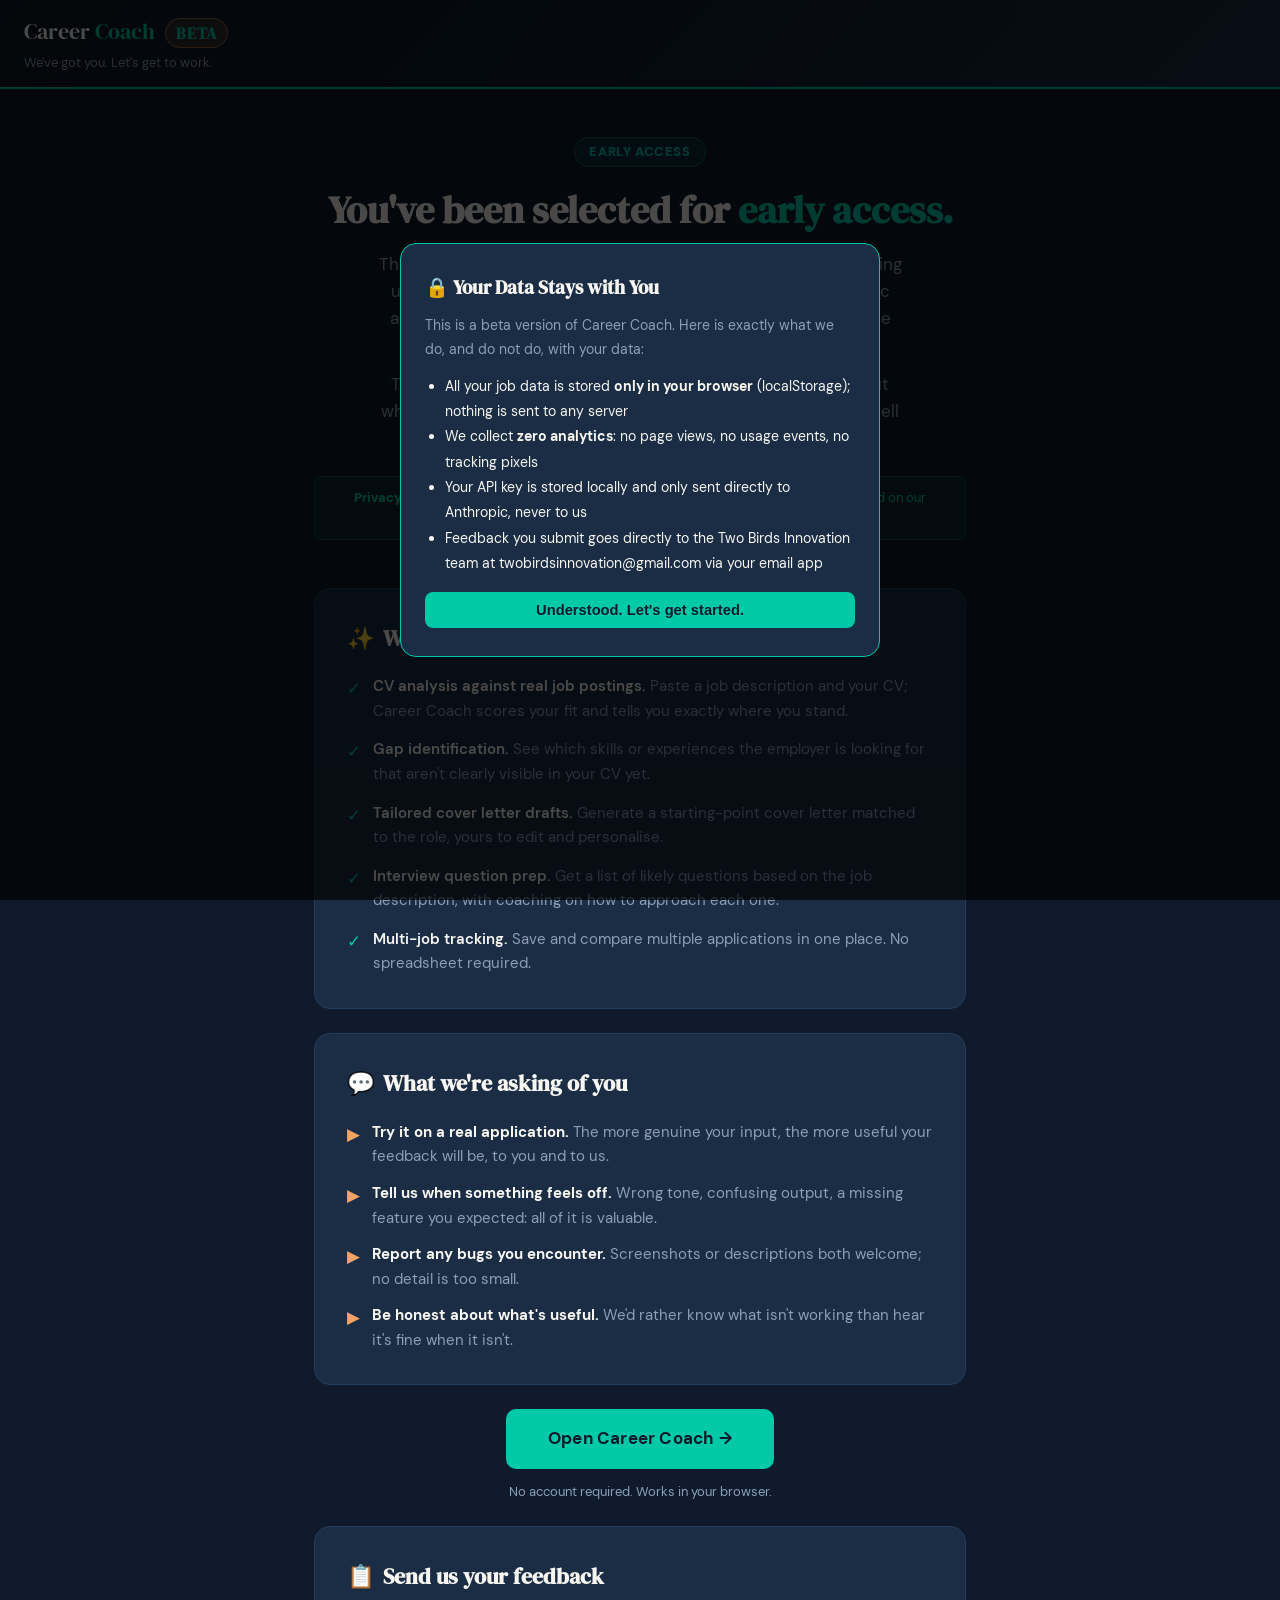
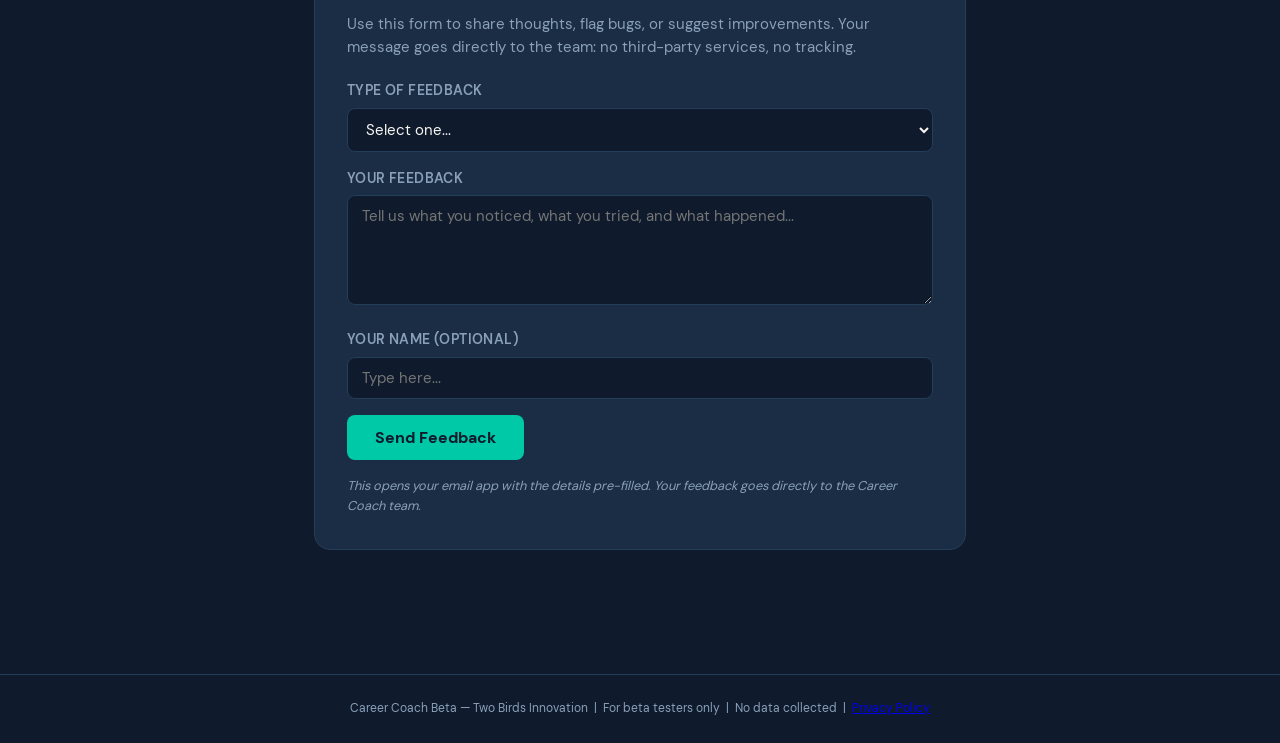
==== commit a4f88e47: "fix(privacy): remove personal name + personal email from all public pages Replace aaron.patzalek@gma" ====
--- a/beta/index.html
+++ b/beta/index.html
@@ -5,9 +5,12 @@
   <meta name="viewport" content="width=device-width, initial-scale=1.0">
   <title>Career Coach Beta — Early Access</title>
   <meta name="robots" content="noindex, nofollow">
-  <link rel="stylesheet" href="../fonts/dm-sans/dm-sans.css">
-  <link rel="stylesheet" href="../fonts/dm-serif-display/dm-serif-display.css">
   <style>
+    @font-face{font-family:'DM Sans';font-style:normal;font-weight:400;font-display:swap;src:url('../fonts/dm-sans/DMSans-Regular.woff2') format('woff2')}
+    @font-face{font-family:'DM Sans';font-style:normal;font-weight:500;font-display:swap;src:url('../fonts/dm-sans/DMSans-Medium.woff2') format('woff2')}
+    @font-face{font-family:'DM Sans';font-style:normal;font-weight:600;font-display:swap;src:url('../fonts/dm-sans/DMSans-SemiBold.woff2') format('woff2')}
+    @font-face{font-family:'DM Sans';font-style:normal;font-weight:700;font-display:swap;src:url('../fonts/dm-sans/DMSans-Bold.woff2') format('woff2')}
+    @font-face{font-family:'DM Serif Display';font-style:normal;font-weight:400;font-display:swap;src:url('../fonts/dm-serif-display/DMSerifDisplay-Regular.woff2') format('woff2')}
     *, *::before, *::after { box-sizing: border-box; margin: 0; padding: 0; }
 
     :root {
@@ -306,7 +309,7 @@
         <li>All your job data is stored <strong>only in your browser</strong> (localStorage); nothing is sent to any server</li>
         <li>We collect <strong>zero analytics</strong>: no page views, no usage events, no tracking pixels</li>
         <li>Your API key is stored locally and only sent directly to Anthropic, never to us</li>
-        <li>Feedback you submit goes directly to Aaron at aaron.patzalek@gmail.com via your email app</li>
+        <li>Feedback you submit goes directly to the Two Birds Innovation team at twobirdsinnovation@gmail.com via your email app</li>
       </ul>
       <button onclick="document.getElementById('privacyModal').style.display='none';localStorage.setItem('cc_beta_privacy','1');" style="background:#00C9A7;color:#0F1B2D;border:none;border-radius:8px;padding:10px 22px;font-size:0.92em;font-weight:700;cursor:pointer;width:100%;">Understood. Let's get started.</button>
     </div>
@@ -461,7 +464,7 @@
         + body
         + (name ? '\n\n— ' + name : '\n\n— (submitted anonymously)');
 
-      var mailto = 'mailto:aaron.patzalek@gmail.com'
+      var mailto = 'mailto:twobirdsinnovation@gmail.com'
         + '?subject=' + encodeURIComponent(subject)
         + '&body=' + encodeURIComponent(emailBody);
 
